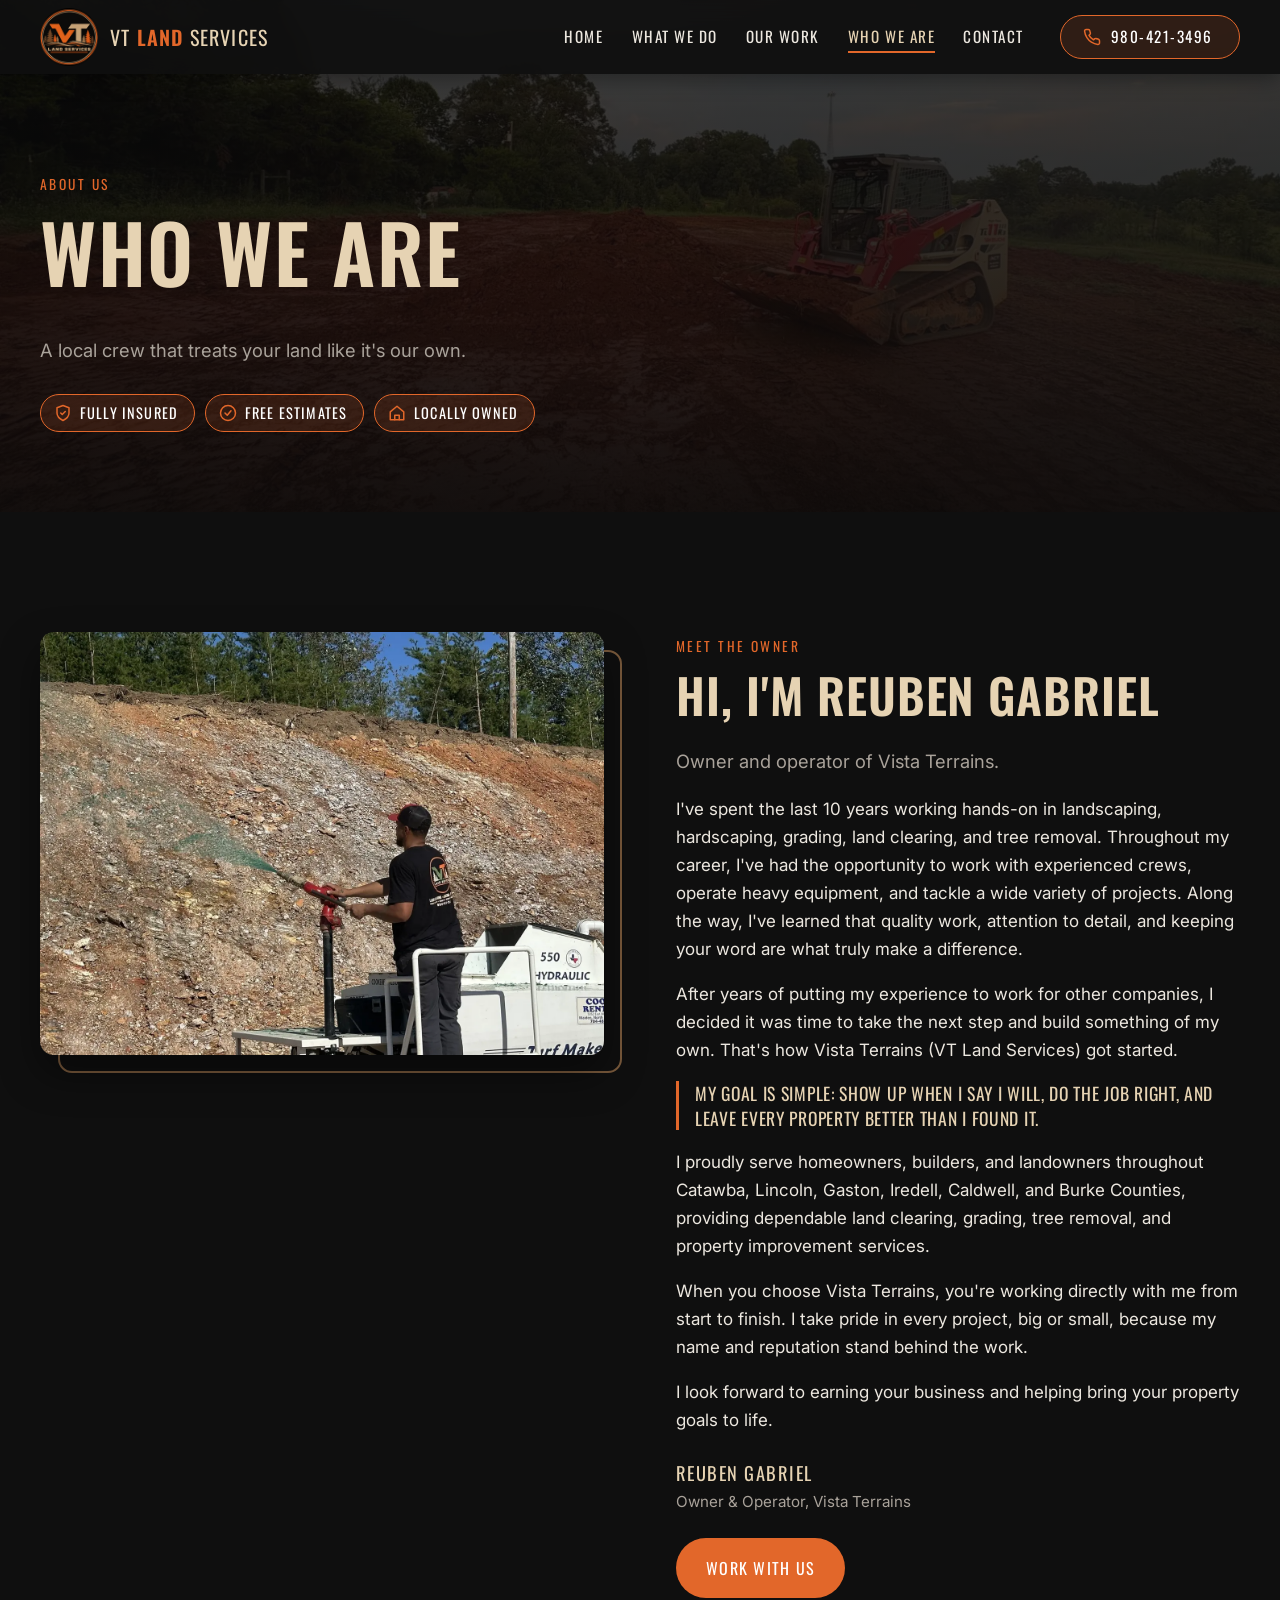
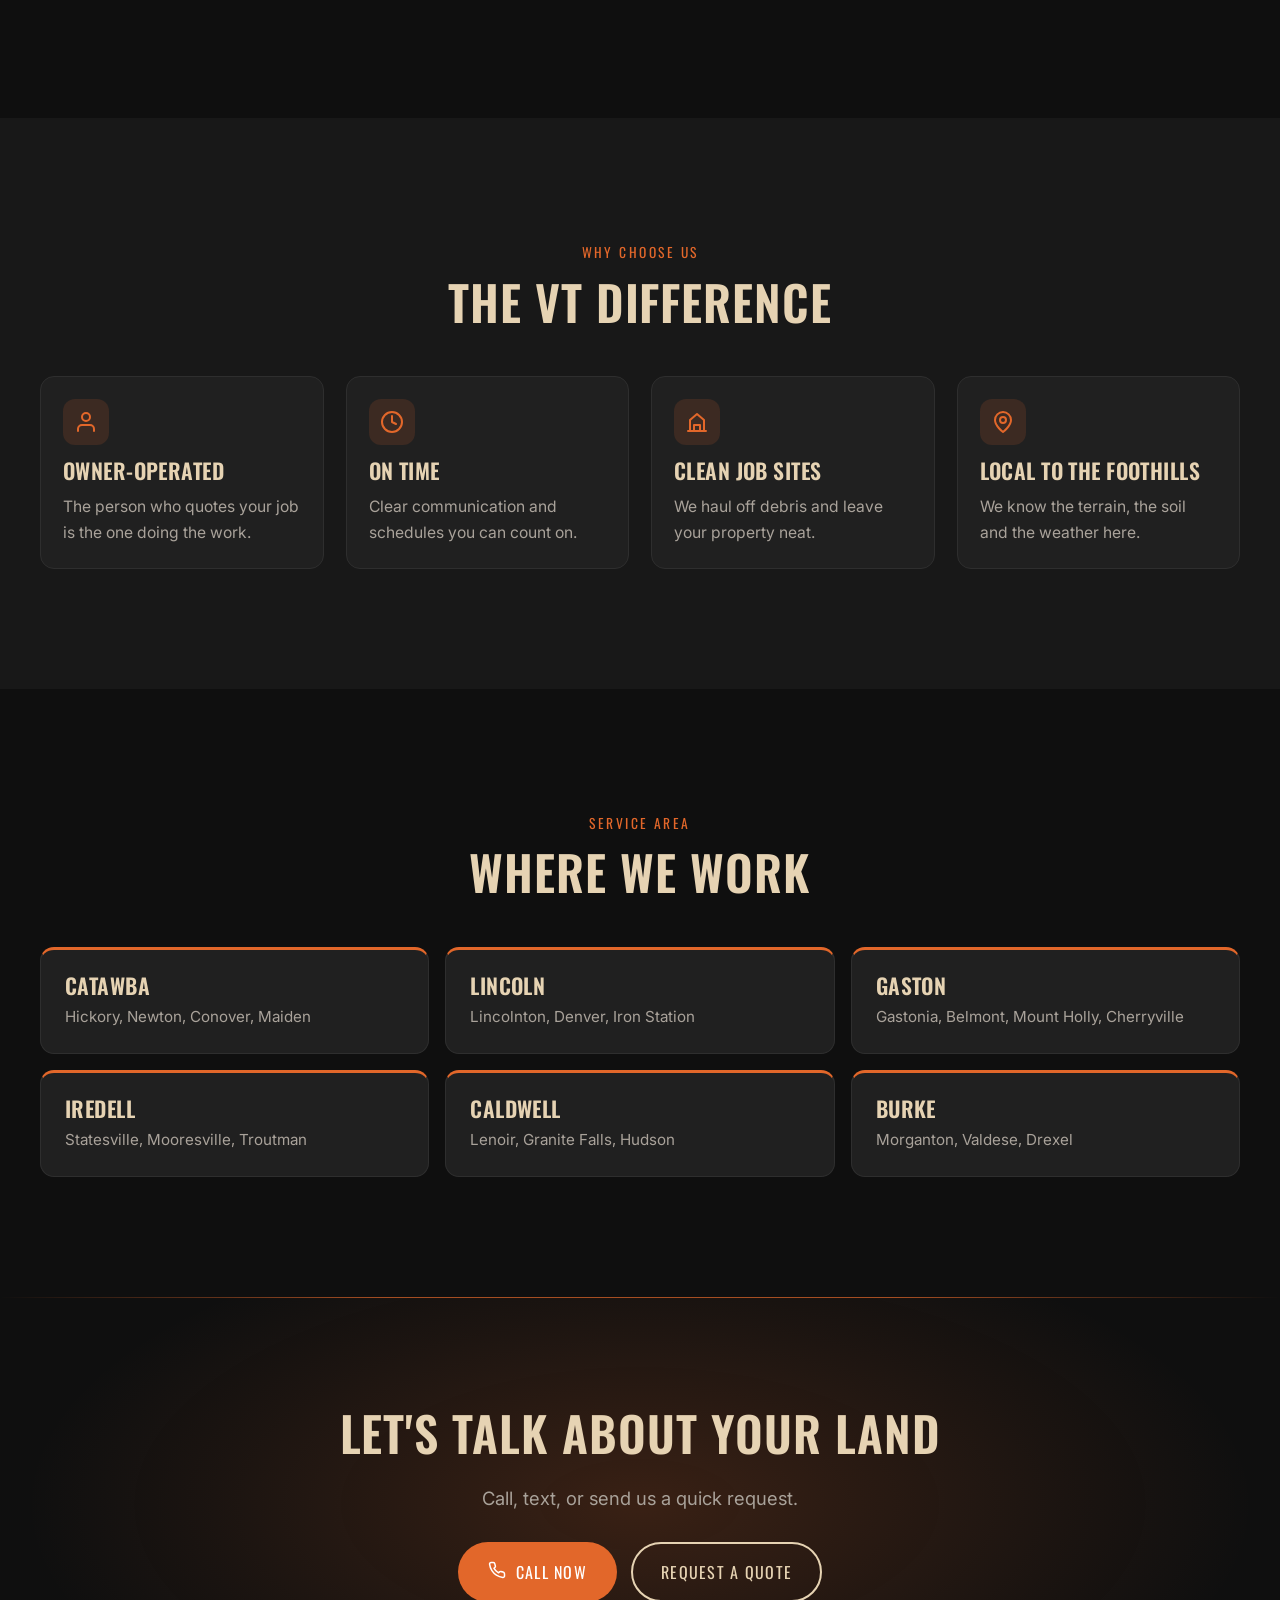
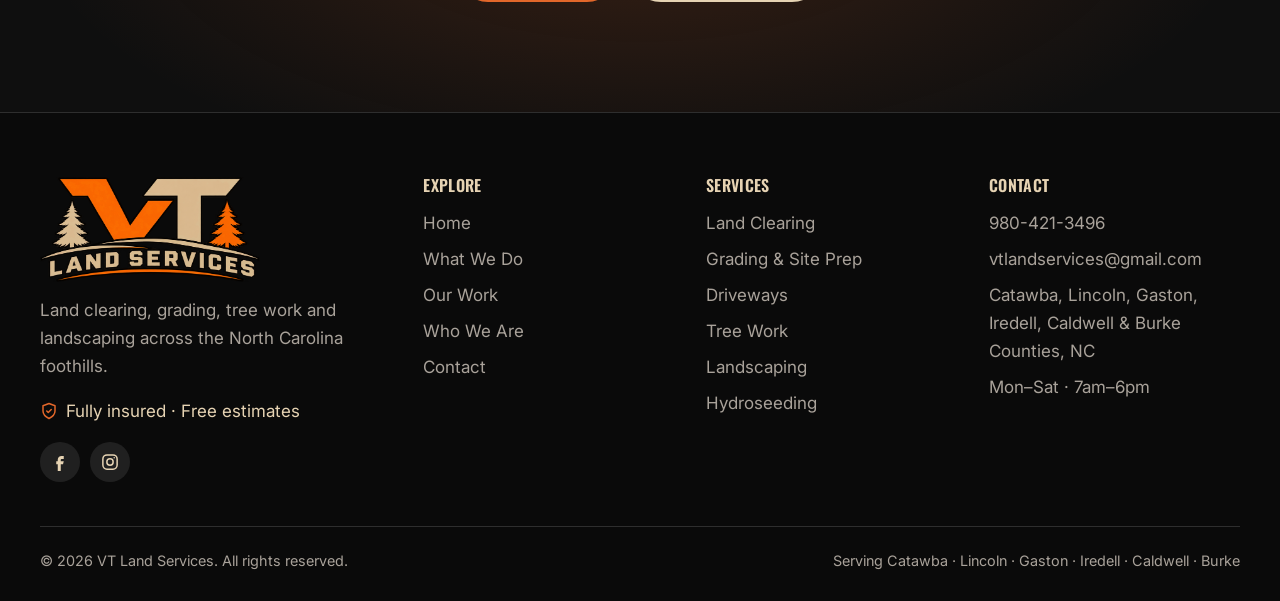
==== about.html @ 9642f0c3 "Phone menu: roomier links with dividers; email, hours, insured line and socials at the bottom Co-Aut" ====
<!doctype html>
<html lang="en">
<head>
  <meta charset="utf-8">
  <meta name="viewport" content="width=device-width, initial-scale=1">
  <title>Who We Are | VT Land Services</title>
  <meta name="description" content="Meet VT Land Services, a locally owned land clearing, grading and tree work company serving Catawba, Lincoln, Gaston, Iredell, Caldwell and Burke Counties, NC.">
  <meta name="theme-color" content="#0f0f0f">
  <link rel="icon" href="images/favicon.png">
  <link rel="apple-touch-icon" href="images/apple-touch-icon.png">
  <link rel="preconnect" href="https://fonts.googleapis.com">
  <link rel="preconnect" href="https://fonts.gstatic.com" crossorigin>
  <link href="https://fonts.googleapis.com/css2?family=Inter:wght@400;500;600&family=Oswald:wght@500;600&display=swap" rel="stylesheet">
  <link rel="stylesheet" href="css/styles.css?v=20261027223724">
</head>
<body data-page="about">

  <section class="page-hero">
    <div class="container">
      <span class="eyebrow">About Us</span>
      <h1>Who We Are</h1>
      <p>A local crew that treats your land like it's our own.</p>
      <div class="trust" data-trust></div>
    </div>
  </section>

  <section class="section">
    <div class="container">
      <div class="split story reveal">
        <div class="split-media"><img src="images/jobs/hydroseeding-01.webp" alt="VT Land Services hydroseeding a slope" loading="lazy"></div>
        <div>
          <span class="eyebrow">Meet the Owner</span>
          <h2>Hi, I'm Reuben Gabriel</h2>
          <p class="lead">Owner and operator of Vista Terrains.</p>
          <p>I've spent the last 10 years working hands-on in landscaping, hardscaping, grading, land clearing, and tree removal. Throughout my career, I've had the opportunity to work with experienced crews, operate heavy equipment, and tackle a wide variety of projects. Along the way, I've learned that quality work, attention to detail, and keeping your word are what truly make a difference.</p>
          <p>After years of putting my experience to work for other companies, I decided it was time to take the next step and build something of my own. That's how Vista Terrains (VT Land Services) got started.</p>
          <p class="story-goal">My goal is simple: show up when I say I will, do the job right, and leave every property better than I found it.</p>
          <p>I proudly serve homeowners, builders, and landowners throughout Catawba, Lincoln, Gaston, Iredell, Caldwell, and Burke Counties, providing dependable land clearing, grading, tree removal, and property improvement services.</p>
          <p>When you choose Vista Terrains, you're working directly with me from start to finish. I take pride in every project, big or small, because my name and reputation stand behind the work.</p>
          <p>I look forward to earning your business and helping bring your property goals to life.</p>
          <p class="signature">Reuben Gabriel<small>Owner &amp; Operator, Vista Terrains</small></p>
          <a class="btn btn-primary" href="/contact#quote">Work With Us</a>
        </div>
      </div>
    </div>
  </section>

  <section class="section alt">
    <div class="container">
      <div class="section-head center reveal">
        <span class="eyebrow">Why Choose Us</span>
        <h2>The VT Difference</h2>
      </div>
      <div class="cards">
        <div class="card reveal"><div class="card-body">
          <div class="icon"><svg viewBox="0 0 24 24" fill="none" stroke="currentColor" stroke-width="2" stroke-linecap="round" stroke-linejoin="round"><path d="M20 21v-2a4 4 0 0 0-4-4H8a4 4 0 0 0-4 4v2"/><circle cx="12" cy="7" r="4"/></svg></div>
          <h3>Owner-Operated</h3><p>The person who quotes your job is the one doing the work.</p>
        </div></div>
        <div class="card reveal"><div class="card-body">
          <div class="icon"><svg viewBox="0 0 24 24" fill="none" stroke="currentColor" stroke-width="2" stroke-linecap="round" stroke-linejoin="round"><circle cx="12" cy="12" r="10"/><path d="M12 6v6l4 2"/></svg></div>
          <h3>On Time</h3><p>Clear communication and schedules you can count on.</p>
        </div></div>
        <div class="card reveal"><div class="card-body">
          <div class="icon"><svg viewBox="0 0 24 24" fill="none" stroke="currentColor" stroke-width="2" stroke-linecap="round" stroke-linejoin="round"><path d="M3 21h18M5 21V10l7-6 7 6v11"/><path d="M9 21v-6h6v6"/></svg></div>
          <h3>Clean Job Sites</h3><p>We haul off debris and leave your property neat.</p>
        </div></div>
        <div class="card reveal"><div class="card-body">
          <div class="icon"><svg viewBox="0 0 24 24" fill="none" stroke="currentColor" stroke-width="2" stroke-linecap="round" stroke-linejoin="round"><path d="M12 22s8-6 8-12a8 8 0 0 0-16 0c0 6 8 12 8 12z"/><circle cx="12" cy="10" r="3"/></svg></div>
          <h3>Local to the Foothills</h3><p>We know the terrain, the soil and the weather here.</p>
        </div></div>
      </div>
    </div>
  </section>

  <section class="section">
    <div class="container">
      <div class="section-head center reveal">
        <span class="eyebrow">Service Area</span>
        <h2>Where We Work</h2>
      </div>
      <div class="counties">
        <div class="county reveal"><h3>Catawba</h3><p>Hickory, Newton, Conover, Maiden</p></div>
        <div class="county reveal"><h3>Lincoln</h3><p>Lincolnton, Denver, Iron Station</p></div>
        <div class="county reveal"><h3>Gaston</h3><p>Gastonia, Belmont, Mount Holly, Cherryville</p></div>
        <div class="county reveal"><h3>Iredell</h3><p>Statesville, Mooresville, Troutman</p></div>
        <div class="county reveal"><h3>Caldwell</h3><p>Lenoir, Granite Falls, Hudson</p></div>
        <div class="county reveal"><h3>Burke</h3><p>Morganton, Valdese, Drexel</p></div>
      </div>
    </div>
  </section>

  <section class="cta-band">
    <div class="container">
      <h2>Let's Talk About Your Land</h2>
      <p>Call, text, or send us a quick request.</p>
      <div class="hero-actions">
        <a class="btn btn-primary" data-phone data-keep="1"><span data-icon="phone"></span> Call Now</a>
        <a class="btn btn-ghost" href="/contact#quote">Request a Quote</a>
      </div>
    </div>
  </section>

  <script src="js/site-config.js?v=20261027223724"></script>
  <script src="js/photos.js?v=20261027223724"></script>
  <script src="js/main.js?v=20261027223724"></script>
  <!-- Cloudflare Web Analytics (visit counts, no cookies) --><script type="module" src="https://static.cloudflareinsights.com/beacon.min.js" data-cf-beacon='{"token": "2bb75b8066c6432eb660214ab475fbf8"}'></script>
</body>
</html>
---- css/styles.css ----
/* =========================================================
   VT Land Services — main stylesheet
   Colors pulled from the logo. Change them here in one place.
   ========================================================= */
:root {
  --black: #0f0f0f;
  --charcoal: #181818;
  --panel: #202020;
  --line: #2e2e2e;
  --orange: #e2672a;
  --orange-dark: #c4531c;
  --tan: #e6d3b3;
  --brown: #7a5a3c;
  --text: #ece7df;
  --muted: #a9a29a;
  --radius: 14px;
  --max: 1200px;
  --head: "Oswald", "Arial Narrow", sans-serif;
  --body: "Inter", system-ui, -apple-system, sans-serif;
  --shadow: 0 18px 40px rgba(0, 0, 0, 0.45);
}

*, *::before, *::after { box-sizing: border-box; }
html { scroll-behavior: smooth; }
body {
  margin: 0;
  background: var(--black);
  color: var(--text);
  font-family: var(--body);
  font-size: 17px;
  line-height: 1.65;
  -webkit-font-smoothing: antialiased;
}
img { max-width: 100%; display: block; }
a { color: var(--orange); text-decoration: none; }
h1, h2, h3, h4 {
  font-family: var(--head);
  font-weight: 600;
  letter-spacing: 0.02em;
  text-transform: uppercase;
  line-height: 1.1;
  margin: 0 0 0.5em;
  color: var(--tan);
}
h1 { font-size: clamp(2.4rem, 7vw, 5rem); }
h2 { font-size: clamp(1.9rem, 4.5vw, 3rem); }
h3 { font-size: 1.35rem; }
p { margin: 0 0 1em; }

.container { width: min(var(--max), 100% - 32px); margin-inline: auto; }
.section { padding: clamp(64px, 10vw, 120px) 0; }
.section.alt { background: var(--charcoal); }
.eyebrow {
  display: inline-block;
  font-family: var(--head);
  text-transform: uppercase;
  letter-spacing: 0.18em;
  font-size: 0.85rem;
  color: var(--orange);
  margin-bottom: 12px;
}
.section-head { max-width: 720px; margin-bottom: 48px; }
.section-head.center { text-align: center; margin-inline: auto; }
.lead { font-size: 1.15rem; color: var(--muted); }

/* ---------- Buttons ---------- */
.btn {
  display: inline-flex; align-items: center; justify-content: center; gap: 10px;
  padding: 15px 28px;
  border-radius: 999px;
  font-family: var(--head);
  text-transform: uppercase;
  letter-spacing: 0.08em;
  font-size: 1rem;
  border: 2px solid transparent;
  cursor: pointer;
  transition: transform .2s ease, background .2s ease, border-color .2s ease, color .2s;
}
.btn:hover { transform: translateY(-2px); }
.btn-primary { background: var(--orange); color: #fff; }
.btn-primary:hover { background: var(--orange-dark); }
.btn-ghost { border-color: var(--tan); color: var(--tan); }
.btn-ghost:hover { background: var(--tan); color: var(--black); }
.btn svg { width: 18px; height: 18px; }

/* ---------- Header ---------- */
.site-header {
  position: fixed; inset: 0 0 auto 0; z-index: 50;
  transition: background .3s ease, padding .3s ease, box-shadow .3s;
  padding: 18px 0;
}
.site-header.scrolled, .site-header.solid {
  background: rgba(15, 15, 15, 0.94);
  backdrop-filter: blur(10px);
  padding: 8px 0;
  box-shadow: 0 4px 20px rgba(0,0,0,.4);
}
.nav { display: flex; align-items: center; justify-content: space-between; gap: 16px; }
.brand { display: flex; align-items: center; gap: 12px; color: var(--tan); }
.brand img { width: 58px; height: 58px; transition: width .3s, height .3s; }
.scrolled .brand img { width: 46px; height: 46px; }
.brand span { font-family: var(--head); font-size: 1.25rem; letter-spacing: .06em; text-transform: uppercase; }
.brand span b { color: var(--orange); font-weight: 600; }
.nav-links { display: flex; align-items: center; gap: 28px; list-style: none; margin: 0; padding: 0; }
.nav-links a {
  color: var(--text); font-family: var(--head); text-transform: uppercase;
  letter-spacing: .1em; font-size: .95rem; position: relative; padding: 6px 0;
}
.nav-links a::after {
  content: ""; position: absolute; left: 0; bottom: 0; height: 2px; width: 0;
  background: var(--orange); transition: width .25s;
}
.nav-links a:hover::after, .nav-links a.active::after { width: 100%; }
.nav-links a.active { color: var(--tan); }
.nav-cta { padding: 12px 26px; font-size: .9rem; letter-spacing: .06em; gap: 10px; line-height: 1; margin-left: 8px; }
.nav-links a.nav-cta { color: #fff; padding: 12px 26px 12px 22px; background: rgba(226,103,42,.14); border: 1.5px solid var(--orange); }
.nav-links a.nav-cta::after { display: none; }
.nav-links a.nav-cta:hover { background: var(--orange); }
.nav-links a.nav-cta svg { color: var(--orange); transition: color .2s; }
.nav-links a.nav-cta:hover svg { color: #fff; }
.nav-cta svg { flex: none; }
/* Phone-menu extras (email, hours, socials): hidden on desktop */
.nav-extra { display: none; }
.menu-toggle {
  display: none; background: none; border: 0; padding: 8px; cursor: pointer; color: var(--tan);
}
.menu-toggle span { display: block; width: 26px; height: 2px; background: currentColor; margin: 6px 0; transition: .3s; }
.menu-open .menu-toggle span:nth-child(1) { transform: translateY(8px) rotate(45deg); }
.menu-open .menu-toggle span:nth-child(2) { opacity: 0; }
.menu-open .menu-toggle span:nth-child(3) { transform: translateY(-8px) rotate(-45deg); }

/* ---------- Hero ---------- */
.hero {
  position: relative; min-height: 100svh; display: grid; align-items: center;
  background: url("../images/hero-grading.webp") 65% 60%/cover no-repeat;
  isolation: isolate;
}
.hero::before {
  content: ""; position: absolute; inset: 0; z-index: -1;
  background:
    linear-gradient(90deg, rgba(10,10,10,.85) 0%, rgba(10,10,10,.55) 55%, rgba(10,10,10,.25) 100%),
    linear-gradient(180deg, rgba(10,10,10,.4) 0%, rgba(10,10,10,0) 40%, rgba(10,10,10,.9) 100%);
}
.hero-inner { padding-top: 110px; padding-bottom: 80px; max-width: 820px; }
.hero h1 span { color: var(--orange); }
.hero p { font-size: clamp(1.05rem, 2.2vw, 1.3rem); color: var(--text); max-width: 620px; }
.hero-actions { display: flex; flex-wrap: wrap; gap: 14px; margin-top: 28px; }
/* Trust badges: Fully Insured / Free Estimates / Locally Owned (filled in by main.js) */
.trust { display: flex; flex-wrap: wrap; gap: 10px; margin-top: 28px; }
.trust span {
  display: inline-flex; align-items: center; gap: 8px; padding: 9px 16px 9px 13px; border-radius: 999px;
  background: rgba(226,103,42,.14); border: 1.5px solid var(--orange); color: #fff;
  font-family: var(--head); text-transform: uppercase; letter-spacing: .08em; font-size: .9rem; line-height: 1;
}
.trust svg { width: 18px; height: 18px; color: var(--orange); flex: none; }
.trust-lg { margin-top: 32px; }
.trust-lg span { padding: 12px 20px 12px 16px; font-size: 1.05rem; }
.trust-lg svg { width: 22px; height: 22px; }
.form-trust { display: flex; align-items: center; gap: 8px; color: var(--tan); font-size: .95rem; margin: -6px 0 18px; }
.form-trust svg { width: 18px; height: 18px; color: var(--orange); flex: none; }
.footer-trust { display: flex; align-items: center; gap: 8px; color: var(--tan); }
.footer-trust svg { width: 18px; height: 18px; color: var(--orange); flex: none; }

/* Page hero (inner pages) */
.page-hero {
  position: relative; padding: 170px 0 80px; isolation: isolate;
  background: url("../images/hero-grading.webp") center 62%/cover no-repeat;
}
.page-hero::before {
  content: ""; position: absolute; inset: 0; z-index: -1;
  background: linear-gradient(180deg, rgba(10,10,10,.75), rgba(10,10,10,.95));
}
/* Our Work: looping video behind the title, under the same dark overlay */
.page-hero.has-video { background: var(--black); overflow: hidden; }
.page-hero-video { position: absolute; inset: 0; width: 100%; height: 100%; object-fit: cover; object-position: center 60%; z-index: -2; }
.page-hero p { max-width: 640px; color: var(--muted); font-size: 1.15rem; }

/* ---------- Service cards ---------- */
.cards { display: grid; grid-template-columns: repeat(auto-fit, minmax(250px, 1fr)); gap: 22px; }
.card {
  background: var(--panel); border: 1px solid var(--line); border-radius: var(--radius);
  overflow: hidden; transition: transform .25s, border-color .25s, box-shadow .25s;
  display: flex; flex-direction: column;
}
.card:hover { transform: translateY(-6px); border-color: var(--orange); box-shadow: var(--shadow); }
.card-img { aspect-ratio: 4/3; overflow: hidden; }
.card-img img { width: 100%; height: 100%; object-fit: cover; transition: transform .5s; }
.card:hover .card-img img { transform: scale(1.06); }
.card-body { padding: 22px; flex: 1; }
.card-body p { color: var(--muted); margin: 0; font-size: .98rem; }
.card .icon {
  width: 46px; height: 46px; border-radius: 12px; display: grid; place-items: center;
  background: rgba(226,103,42,.14); color: var(--orange); margin-bottom: 14px;
}
.card .icon svg { width: 24px; height: 24px; }
/* Home "What We Do": info cards (not links), orange top edge, centered */
.cards.feature .card { border-top: 2px solid var(--orange); box-shadow: var(--shadow); text-align: center; }
.cards.feature .card:hover { transform: none; border-color: var(--line); border-top-color: var(--orange); }
.cards.feature .card-body { padding: 30px 22px 28px; }
.cards.feature .icon { width: 52px; height: 52px; margin: 0 auto 16px; }
.cards.feature .icon svg { width: 26px; height: 26px; }

.services-grid { grid-template-columns: repeat(auto-fit, minmax(300px, 1fr)); }
.service-card .ticks { margin-bottom: 0; }
.service-card .ticks li { color: var(--muted); font-size: .97rem; }
.service-card { scroll-margin-top: 100px; }

/* ---------- Split rows (services page / about) ---------- */
.split { display: grid; grid-template-columns: 1fr 1fr; gap: clamp(28px, 6vw, 72px); align-items: center; }
.split + .split { margin-top: clamp(60px, 9vw, 110px); }
.split.reverse .split-media { order: 2; }
.split-media { position: relative; }
/* Who We Are: owner story */
.split.story { align-items: start; }
.split.story .split-media { position: sticky; top: 110px; }
.story-goal { border-left: 3px solid var(--orange); padding-left: 16px; color: var(--tan); font-family: var(--head); text-transform: uppercase; letter-spacing: .04em; font-size: 1.1rem; line-height: 1.4; }
.signature { font-family: var(--head); text-transform: uppercase; letter-spacing: .08em; font-size: 1.15rem; color: var(--tan); margin: 24px 0; }
.signature small { display: block; font-family: var(--body); text-transform: none; letter-spacing: 0; font-size: .95rem; color: var(--muted); }
.split-media img { border-radius: var(--radius); box-shadow: var(--shadow); aspect-ratio: 4/3; object-fit: cover; width: 100%; }
.split-media::after {
  content: ""; position: absolute; inset: 18px -18px -18px 18px; border: 2px solid var(--brown);
  border-radius: var(--radius); z-index: -1;
}
.split.reverse .split-media::after { inset: 18px 18px -18px -18px; }
.ticks { list-style: none; padding: 0; margin: 18px 0 26px; display: grid; gap: 10px; }
.ticks li { padding-left: 30px; position: relative; color: var(--text); }
.ticks li::before {
  content: ""; position: absolute; left: 0; top: .5em; width: 14px; height: 14px; border-radius: 3px;
  background: var(--orange); transform: rotate(45deg) scale(.7);
}

/* ---------- Gallery ---------- */
.filters { display: flex; flex-wrap: wrap; gap: 10px; margin-bottom: 28px; }
.filter {
  background: transparent; color: var(--text); border: 1px solid var(--line);
  padding: 9px 18px; border-radius: 999px; cursor: pointer; font-family: var(--head);
  text-transform: uppercase; letter-spacing: .08em; font-size: .9rem; transition: .2s;
}
.filter:hover { border-color: var(--orange); }
.filter.active { background: var(--orange); border-color: var(--orange); color: #fff; }
.gallery { display: grid; grid-template-columns: repeat(auto-fill, minmax(280px, 1fr)); gap: 16px; }
.gallery figure {
  margin: 0; position: relative; overflow: hidden; border-radius: 12px; cursor: zoom-in;
  aspect-ratio: 4/3; background: var(--panel);
}
.gallery img { width: 100%; height: 100%; object-fit: cover; transition: transform .5s; }
.gallery figure:hover img { transform: scale(1.07); }
.gallery figcaption {
  position: absolute; inset: auto 0 0 0; padding: 30px 16px 14px;
  background: linear-gradient(transparent, rgba(0,0,0,.85));
  font-family: var(--head); text-transform: uppercase; letter-spacing: .08em; color: var(--tan); font-size: .95rem;
}

/* Home carousel */
.carousel { position: relative; }
.carousel-track {
  display: flex; gap: 16px; overflow-x: auto; scroll-snap-type: x mandatory;
  scroll-behavior: smooth; padding-bottom: 6px; scrollbar-width: none;
}
.carousel-track::-webkit-scrollbar { display: none; }
.carousel-track figure {
  flex: 0 0 min(440px, 82%); scroll-snap-align: start; margin: 0; position: relative;
  border-radius: 12px; overflow: hidden; aspect-ratio: 4/3; cursor: zoom-in;
}
.carousel-track img { width: 100%; height: 100%; object-fit: cover; }
.carousel-track figcaption {
  position: absolute; left: 0; right: 0; bottom: 0; padding: 30px 16px 14px;
  background: linear-gradient(transparent, rgba(0,0,0,.85));
  font-family: var(--head); text-transform: uppercase; letter-spacing: .08em; color: var(--tan);
}
.carousel-btns { display: flex; gap: 10px; }
.carousel-btn {
  width: 48px; height: 48px; border-radius: 50%; border: 1px solid var(--line); background: var(--panel);
  color: var(--tan); cursor: pointer; font-size: 1.2rem; transition: .2s;
}
.carousel-btn:hover { background: var(--orange); border-color: var(--orange); color: #fff; }
.row-head { display: flex; justify-content: space-between; align-items: end; gap: 20px; margin-bottom: 32px; flex-wrap: wrap; }
.row-head .section-head { margin-bottom: 0; }

/* Lightbox */
.lightbox {
  position: fixed; inset: 0; z-index: 100; background: rgba(0,0,0,.94);
  display: none; align-items: center; justify-content: center; padding: 20px;
}
.lightbox.open { display: flex; }
.lightbox img { max-height: 82vh; max-width: min(1200px, 100%); border-radius: 10px; }
.lightbox p { position: absolute; bottom: 22px; left: 0; right: 0; text-align: center; color: var(--tan); font-family: var(--head); text-transform: uppercase; letter-spacing: .1em; }
.lb-btn {
  position: absolute; background: rgba(255,255,255,.08); border: 0; color: #fff; width: 52px; height: 52px;
  border-radius: 50%; font-size: 1.5rem; cursor: pointer;
}
.lb-btn:hover { background: var(--orange); }
.lb-close { top: 18px; right: 18px; }
.lb-prev { left: 18px; top: 50%; transform: translateY(-50%); }
.lb-next { right: 18px; top: 50%; transform: translateY(-50%); }

/* Before / after slider */
.ba {
  position: relative; aspect-ratio: 16/10; border-radius: var(--radius); overflow: hidden;
  box-shadow: var(--shadow); user-select: none; touch-action: pan-y; max-width: 1000px; margin-inline: auto;
}
.ba img { position: absolute; inset: 0; width: 100%; height: 100%; object-fit: cover; }
.ba .ba-after { clip-path: inset(0 0 0 50%); }
.ba-handle {
  position: absolute; top: 0; bottom: 0; left: 50%; width: 3px; background: var(--tan); transform: translateX(-50%);
  pointer-events: none;
}
.ba-handle::after {
  content: "◀ ▶"; position: absolute; top: 50%; left: 50%; transform: translate(-50%, -50%);
  background: var(--orange); color: #fff; font-size: .75rem; padding: 12px 10px; border-radius: 999px; white-space: nowrap;
}
.ba-label {
  position: absolute; top: 16px; padding: 6px 14px; background: rgba(0,0,0,.7); border-radius: 999px;
  font-family: var(--head); text-transform: uppercase; letter-spacing: .1em; font-size: .85rem; color: var(--tan);
}
.ba-label.l { left: 16px; } .ba-label.r { right: 16px; }
.ba input[type=range] { position: absolute; inset: 0; width: 100%; height: 100%; opacity: 0; cursor: ew-resize; margin: 0; }

/* ---------- Service area ---------- */
.counties { display: grid; grid-template-columns: repeat(3, 1fr); gap: 16px; }
.county {
  background: var(--panel); border: 1px solid var(--line); border-radius: var(--radius); padding: 24px;
  border-top: 3px solid var(--orange);
}
.county h3 { margin-bottom: 6px; }
.county p { color: var(--muted); margin: 0; font-size: .95rem; }

/* ---------- Testimonials ---------- */
.quotes { display: grid; grid-template-columns: repeat(auto-fit, minmax(260px, 1fr)); gap: 22px; }
.quote { background: var(--panel); border-radius: var(--radius); padding: 28px; border: 1px solid var(--line); }
.quote .stars { color: var(--orange); letter-spacing: 3px; margin-bottom: 10px; }
.quote p { font-style: italic; color: var(--text); }
.quote cite { color: var(--muted); font-style: normal; font-size: .9rem; }

/* ---------- CTA band ---------- */
.cta-band {
  background: radial-gradient(ellipse 60% 85% at 50% 50%, rgba(226,103,42,.20), rgba(226,103,42,.06) 55%, transparent 80%), var(--black);
  color: var(--text); text-align: center;
  padding: clamp(64px, 9vw, 110px) 0; position: relative; overflow: hidden;
}
/* thin orange line across the top, fading out at both ends */
.cta-band::before {
  content: ""; position: absolute; top: 0; left: 0; right: 0; height: 1px;
  background: linear-gradient(90deg, transparent, var(--orange) 30%, var(--orange) 70%, transparent);
  opacity: .7;
}
.cta-band p { font-size: 1.15rem; color: var(--muted); }
.cta-band .hero-actions { justify-content: center; position: relative; }

/* ---------- Contact ---------- */
.contact-grid { display: grid; grid-template-columns: 1fr 1.3fr; gap: clamp(28px, 5vw, 60px); align-items: start; }
.contact-cards { display: grid; gap: 14px; }
.contact-card {
  display: flex; gap: 16px; align-items: center; background: var(--panel); border: 1px solid var(--line);
  border-radius: var(--radius); padding: 20px; color: var(--text); transition: .2s;
}
a.contact-card:hover { border-color: var(--orange); transform: translateX(4px); }
.contact-card .icon {
  flex: none; width: 50px; height: 50px; border-radius: 12px; display: grid; place-items: center;
  background: var(--orange); color: #fff;
}
.contact-card .icon svg { width: 24px; height: 24px; }
.contact-card small { display: block; color: var(--muted); font-size: .85rem; text-transform: uppercase; letter-spacing: .1em; }
.contact-card strong { font-size: 1.1rem; word-break: break-word; }

.form { background: var(--panel); border: 1px solid var(--line); border-radius: var(--radius); padding: clamp(22px, 4vw, 40px); }
.form-row { display: grid; grid-template-columns: 1fr 1fr; gap: 16px; }
.field { margin-bottom: 16px; }
.field label { display: block; font-size: .85rem; text-transform: uppercase; letter-spacing: .1em; color: var(--muted); margin-bottom: 6px; }
.field input, .field select, .field textarea {
  width: 100%; padding: 14px 16px; background: var(--black); border: 1px solid var(--line);
  border-radius: 10px; color: var(--text); font: inherit; font-size: 16px; transition: border-color .2s;
}
.field textarea { min-height: 140px; resize: vertical; }
.field input:focus, .field select:focus, .field textarea:focus { outline: none; border-color: var(--orange); }
.form .btn { width: 100%; }
.form-status { margin-top: 14px; font-size: .95rem; min-height: 1.4em; }
.form-status.ok { color: #8fd18f; }
.form-status.err { color: #ff8f7a; }
.hp { position: absolute; left: -9999px; }

/* ---------- Footer ---------- */
.site-footer { background: #0a0a0a; border-top: 1px solid var(--line); padding: 64px 0 28px; color: var(--muted); }
.footer-grid { display: grid; grid-template-columns: 1.4fr 1fr 1fr 1fr; gap: 32px; }
.site-footer h4 { font-size: 1rem; color: var(--tan); margin-bottom: 14px; }
.site-footer ul { list-style: none; padding: 0; margin: 0; display: grid; gap: 8px; }
.site-footer a { color: var(--muted); }
.site-footer a:hover { color: var(--orange); }
.footer-brand img { width: 220px; margin-bottom: 14px; }
.footer-bottom { border-top: 1px solid var(--line); margin-top: 44px; padding-top: 22px; display: flex; justify-content: space-between; flex-wrap: wrap; gap: 10px; font-size: .9rem; }
.social { display: flex; gap: 10px; margin-top: 14px; }
.social a { width: 40px; height: 40px; border-radius: 50%; display: grid; place-items: center; background: var(--panel); color: var(--tan); }
.social a:hover { background: var(--orange); color: #fff; }
.social svg { width: 18px; height: 18px; }

/* Mobile sticky call bar */
.call-bar { display: none; }

/* ---------- Reveal animation ---------- */
.reveal { opacity: 0; transform: translateY(28px); transition: opacity .7s ease, transform .7s ease; }
.reveal.in { opacity: 1; transform: none; }
@media (prefers-reduced-motion: reduce) {
  .reveal { opacity: 1; transform: none; transition: none; }
  html { scroll-behavior: auto; }
}

/* =========================================================
   Responsive
   ========================================================= */
@media (max-width: 980px) {
  .footer-grid { grid-template-columns: 1fr 1fr; }
  .counties { grid-template-columns: repeat(2, 1fr); }
  .contact-grid { grid-template-columns: 1fr; }
}

@media (max-width: 860px) {
  .menu-toggle { display: block; }
  .nav-links {
    position: fixed; inset: 0 0 0 auto; width: min(320px, 85vw); flex-direction: column; align-items: flex-start;
    gap: 6px; padding: 100px 30px 30px; background: var(--charcoal); transform: translateX(100%);
    transition: transform .35s ease; box-shadow: -20px 0 40px rgba(0,0,0,.5);
  }
  .nav-links { gap: 0; padding-bottom: 96px; overflow-y: auto; }
  .nav-links a { font-size: 1.35rem; padding: 14px 0; }
  .nav-links > li > a:not(.nav-cta):not(.nav-extra-line) { display: inline-block; }
  .nav-links li { width: 100%; }
  .nav-links li:not(.nav-extra):not(:nth-last-child(2)) { border-bottom: 1px solid var(--line); }
  .nav-links .nav-cta { margin-top: 26px; margin-left: 0; width: 100%; padding-top: 15px; padding-bottom: 15px; font-size: 1rem; }
  .nav-extra { display: flex; flex-direction: column; gap: 12px; margin-top: auto; padding-top: 24px; border-top: 1px solid var(--line); }
  .nav-links .nav-extra-line { display: flex; align-items: center; gap: 10px; margin: 0; padding: 0; font-family: var(--body); text-transform: none; letter-spacing: 0; font-size: .95rem; color: var(--muted); }
  .nav-extra-line svg { width: 18px; height: 18px; color: var(--orange); flex: none; }
  .nav-links .nav-extra-line::after { display: none; }
  .nav-extra .social { margin-top: 4px; }
  .nav-links .nav-extra .social a { padding: 0; font-size: 1rem; }
  .nav-links .nav-extra .social a::after { display: none; }
  .menu-open .nav-links { transform: none; }
  .nav-links { height: 100vh; height: 100dvh; }
  .menu-open .site-header { backdrop-filter: none; -webkit-backdrop-filter: none; background: rgba(15,15,15,.6); bottom: 0; }
  .menu-toggle { position: relative; z-index: 2; }
  .split, .split.reverse { grid-template-columns: 1fr; }
  .split.reverse .split-media { order: 0; }
  .split-media::after { display: none; }
  .split.story .split-media { position: relative; top: 0; }
}

@media (max-width: 640px) {
  body { font-size: 16px; padding-bottom: 64px; }
  .brand span { font-size: 1.05rem; }
  .brand img { width: 48px; height: 48px; }
  .hero-actions .btn { flex: 1 1 100%; }
  .trust { gap: 8px; margin-top: 22px; }
  .trust span, .trust-lg span { padding: 8px 12px 8px 10px; font-size: .8rem; gap: 6px; }
  .trust svg, .trust-lg svg { width: 16px; height: 16px; }
  .form-row { grid-template-columns: 1fr; gap: 0; }
  .counties { grid-template-columns: 1fr; }
  .footer-grid { grid-template-columns: 1fr; }
  .call-bar {
    display: grid; grid-template-columns: 1fr 1fr; position: fixed; left: 0; right: 0; bottom: 0; z-index: 60;
    box-shadow: 0 -6px 20px rgba(0,0,0,.5);
  }
  .call-bar a {
    display: flex; align-items: center; justify-content: center; gap: 8px; padding: 18px 10px;
    font-family: var(--head); text-transform: uppercase; letter-spacing: .08em; color: #fff;
  }
  .call-bar a:first-child { background: var(--orange); }
  .call-bar a:last-child { background: var(--charcoal); color: var(--tan); }
  .call-bar svg { width: 18px; height: 18px; }
  .lb-prev, .lb-next { top: auto; bottom: 70px; transform: none; }
}
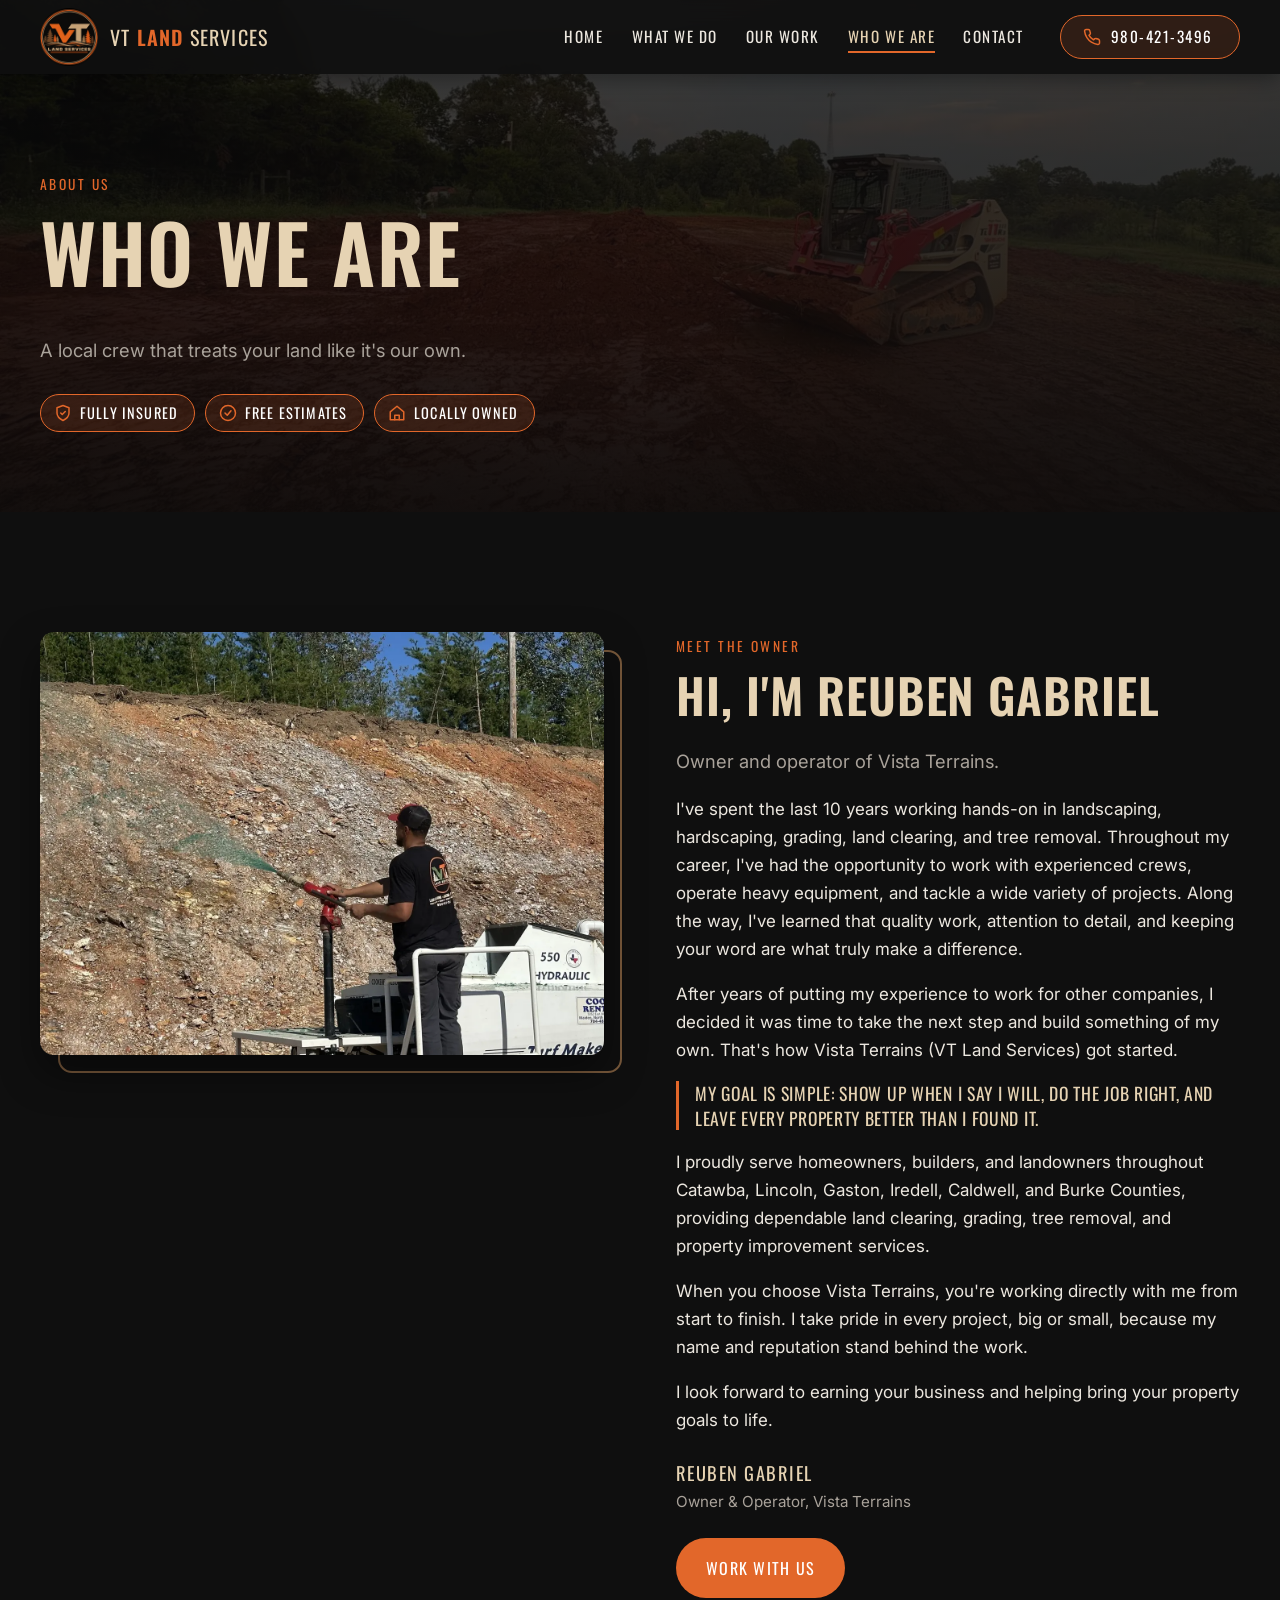
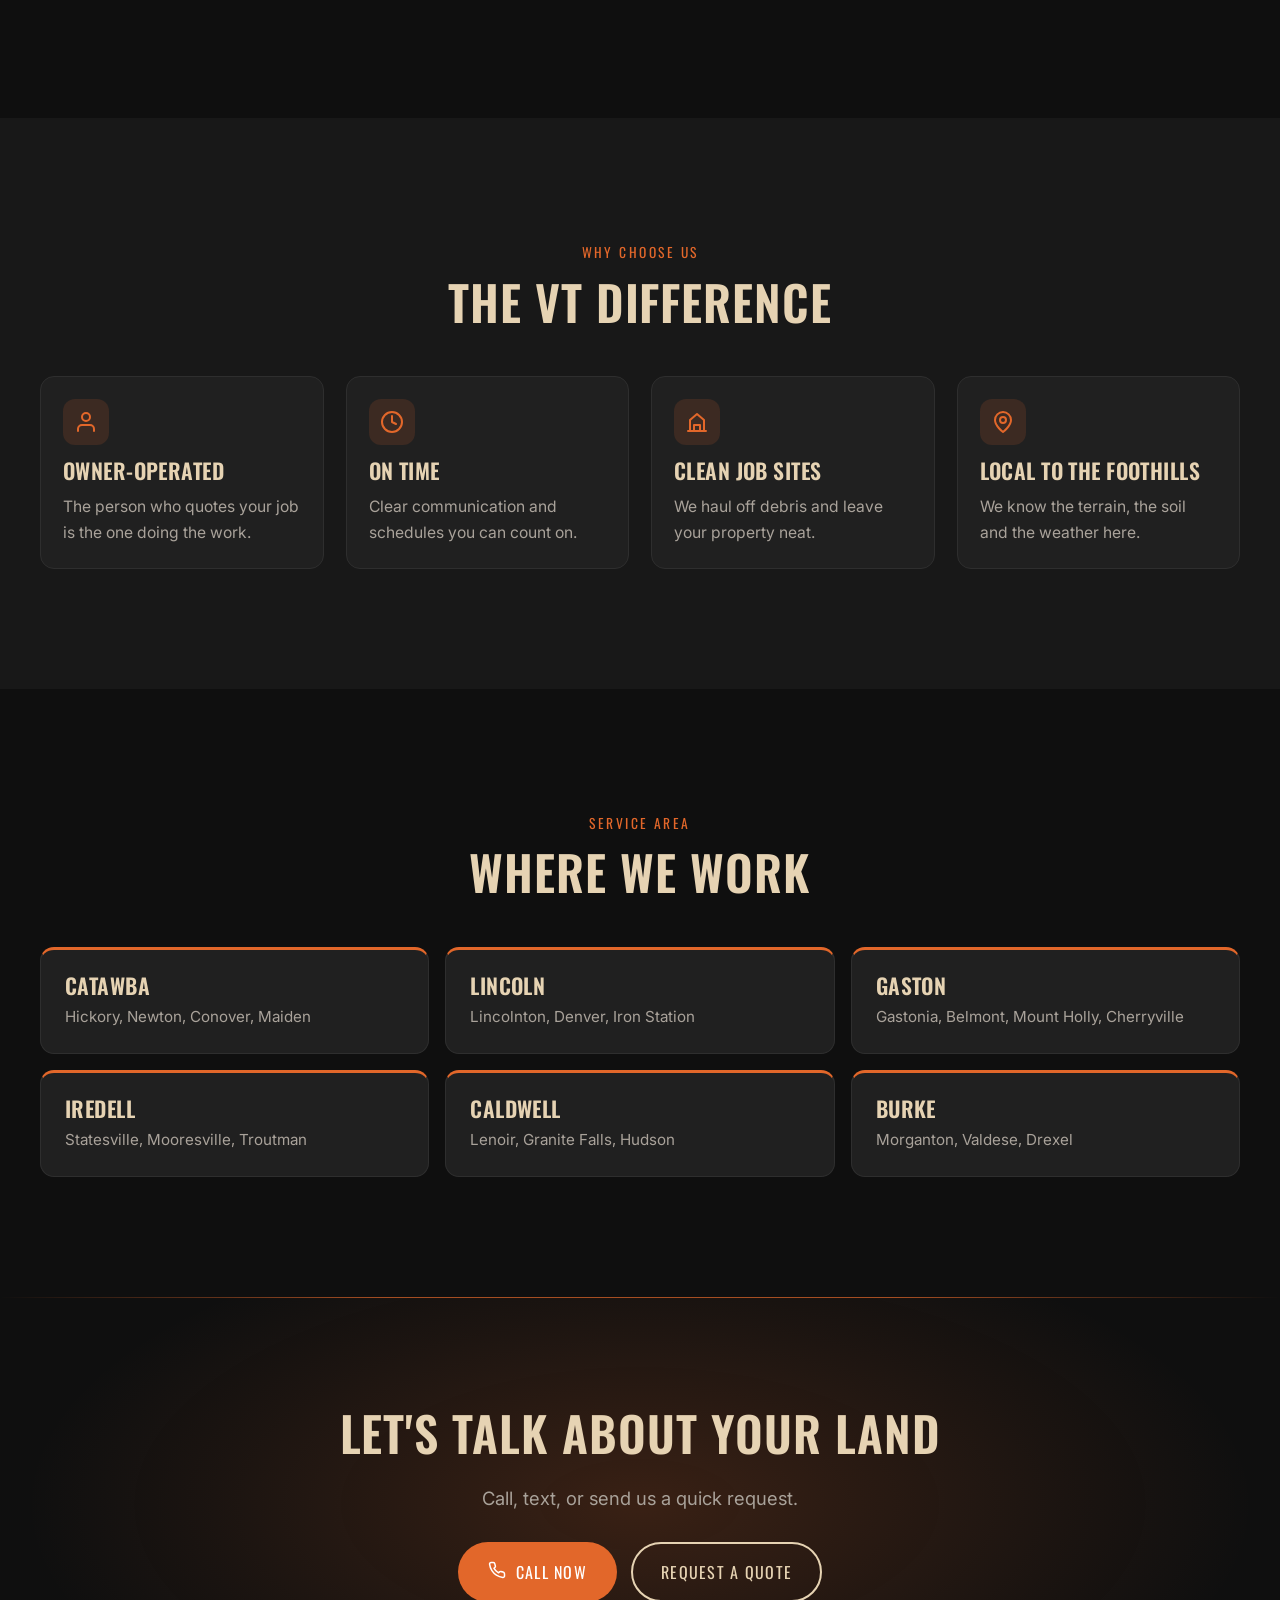
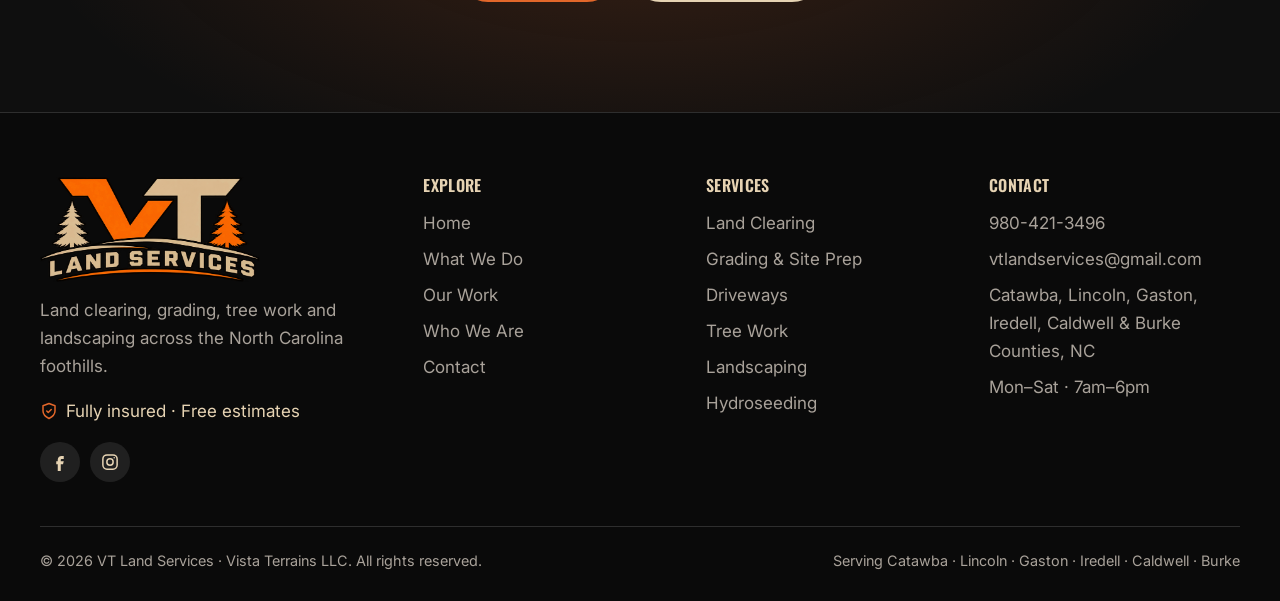
==== commit 48f0b25b: "SEO: add Vista Terrains LLC to titles, descriptions, footer and business data Co-Authored-By: Claude" ====
--- a/about.html
+++ b/about.html
@@ -3,15 +3,16 @@
 <head>
   <meta charset="utf-8">
   <meta name="viewport" content="width=device-width, initial-scale=1">
-  <title>Who We Are | VT Land Services</title>
-  <meta name="description" content="Meet VT Land Services, a locally owned land clearing, grading and tree work company serving Catawba, Lincoln, Gaston, Iredell, Caldwell and Burke Counties, NC.">
+  <title>Who We Are | VT Land Services (Vista Terrains LLC)</title>
+  <meta name="description" content="Meet VT Land Services (Vista Terrains LLC), a locally owned land clearing, grading and tree work company serving Catawba, Lincoln, Gaston, Iredell, Caldwell and Burke Counties, NC.">
+  <link rel="canonical" href="https://vtlandservicesllc.com/about">
   <meta name="theme-color" content="#0f0f0f">
   <link rel="icon" href="images/favicon.png">
   <link rel="apple-touch-icon" href="images/apple-touch-icon.png">
   <link rel="preconnect" href="https://fonts.googleapis.com">
   <link rel="preconnect" href="https://fonts.gstatic.com" crossorigin>
   <link href="https://fonts.googleapis.com/css2?family=Inter:wght@400;500;600&family=Oswald:wght@500;600&display=swap" rel="stylesheet">
-  <link rel="stylesheet" href="css/styles.css?v=20261027223724">
+  <link rel="stylesheet" href="css/styles.css?v=20261029090656">
 </head>
 <body data-page="about">
 
@@ -100,9 +101,9 @@
     </div>
   </section>
 
-  <script src="js/site-config.js?v=20261027223724"></script>
-  <script src="js/photos.js?v=20261027223724"></script>
-  <script src="js/main.js?v=20261027223724"></script>
+  <script src="js/site-config.js?v=20261029090656"></script>
+  <script src="js/photos.js?v=20261029090656"></script>
+  <script src="js/main.js?v=20261029090656"></script>
   <!-- Cloudflare Web Analytics (visit counts, no cookies) --><script type="module" src="https://static.cloudflareinsights.com/beacon.min.js" data-cf-beacon='{"token": "2bb75b8066c6432eb660214ab475fbf8"}'></script>
 </body>
 </html>
--- a/css/styles.css
+++ b/css/styles.css
@@ -420,13 +420,14 @@
     gap: 6px; padding: 100px 30px 30px; background: var(--charcoal); transform: translateX(100%);
     transition: transform .35s ease; box-shadow: -20px 0 40px rgba(0,0,0,.5);
   }
-  .nav-links { gap: 0; padding-bottom: 96px; overflow-y: auto; }
-  .nav-links a { font-size: 1.35rem; padding: 14px 0; }
+  /* spacing scales with screen height so the menu fits without scrolling */
+  .nav-links { gap: 0; padding-top: clamp(72px, 12vh, 100px); padding-bottom: clamp(80px, 12vh, 96px); overflow-y: auto; overscroll-behavior: contain; }
+  .nav-links a { font-size: 1.35rem; padding: clamp(8px, 1.7vh, 14px) 0; }
   .nav-links > li > a:not(.nav-cta):not(.nav-extra-line) { display: inline-block; }
   .nav-links li { width: 100%; }
   .nav-links li:not(.nav-extra):not(:nth-last-child(2)) { border-bottom: 1px solid var(--line); }
-  .nav-links .nav-cta { margin-top: 26px; margin-left: 0; width: 100%; padding-top: 15px; padding-bottom: 15px; font-size: 1rem; }
-  .nav-extra { display: flex; flex-direction: column; gap: 12px; margin-top: auto; padding-top: 24px; border-top: 1px solid var(--line); }
+  .nav-links .nav-cta { margin-top: clamp(14px, 3vh, 26px); margin-left: 0; width: 100%; padding-top: 15px; padding-bottom: 15px; font-size: 1rem; }
+  .nav-extra { display: flex; flex-direction: column; gap: clamp(8px, 1.5vh, 12px); margin-top: auto; padding-top: clamp(14px, 3vh, 24px); border-top: 1px solid var(--line); }
   .nav-links .nav-extra-line { display: flex; align-items: center; gap: 10px; margin: 0; padding: 0; font-family: var(--body); text-transform: none; letter-spacing: 0; font-size: .95rem; color: var(--muted); }
   .nav-extra-line svg { width: 18px; height: 18px; color: var(--orange); flex: none; }
   .nav-links .nav-extra-line::after { display: none; }
@@ -434,6 +435,7 @@
   .nav-links .nav-extra .social a { padding: 0; font-size: 1rem; }
   .nav-links .nav-extra .social a::after { display: none; }
   .menu-open .nav-links { transform: none; }
+  html.menu-open, html.menu-open body { overflow: hidden; }
   .nav-links { height: 100vh; height: 100dvh; }
   .menu-open .site-header { backdrop-filter: none; -webkit-backdrop-filter: none; background: rgba(15,15,15,.6); bottom: 0; }
   .menu-toggle { position: relative; z-index: 2; }
@@ -443,6 +445,10 @@
   .split.story .split-media { position: relative; top: 0; }
 }
 
+/* short phones: keep the menu to links, call button, email and socials */
+@media (max-width: 860px) and (max-height: 700px) {
+  .nav-extra p.nav-extra-line { display: none; }
+}
 @media (max-width: 640px) {
   body { font-size: 16px; padding-bottom: 64px; }
   .brand span { font-size: 1.05rem; }
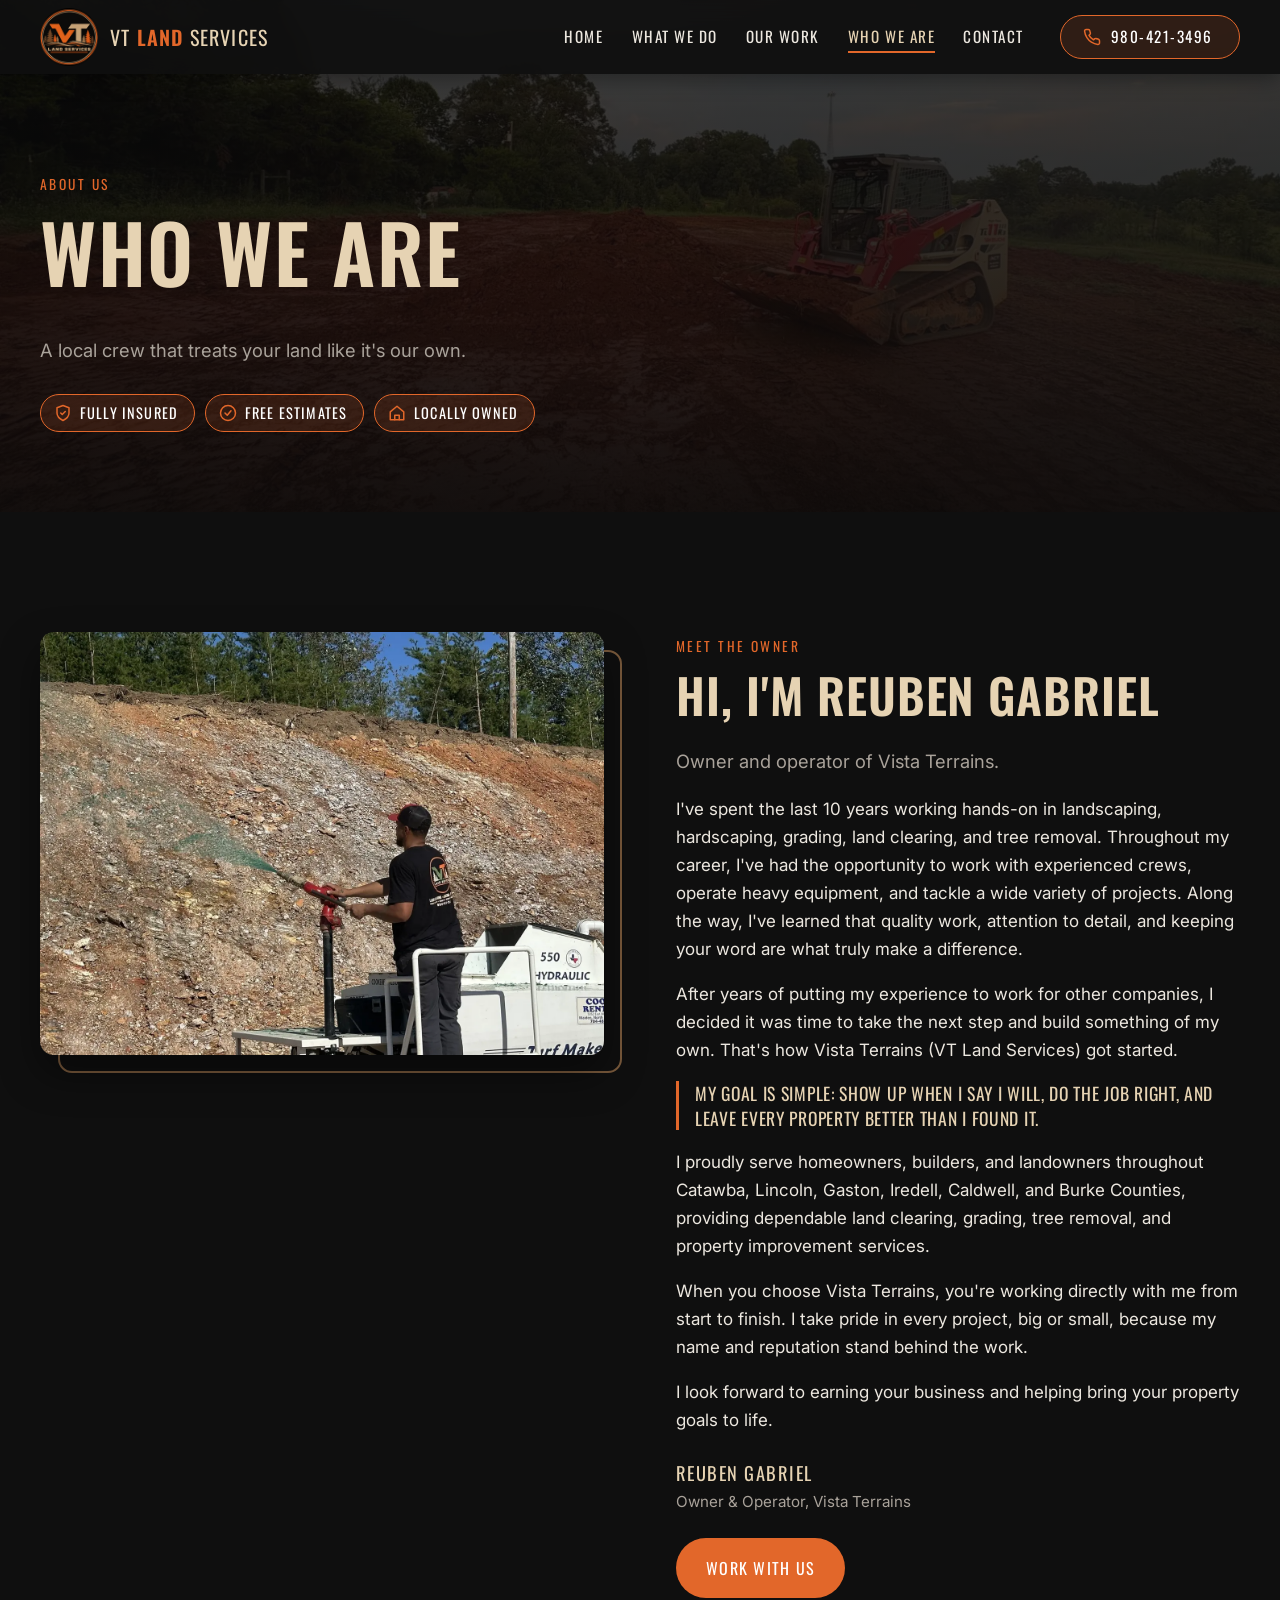
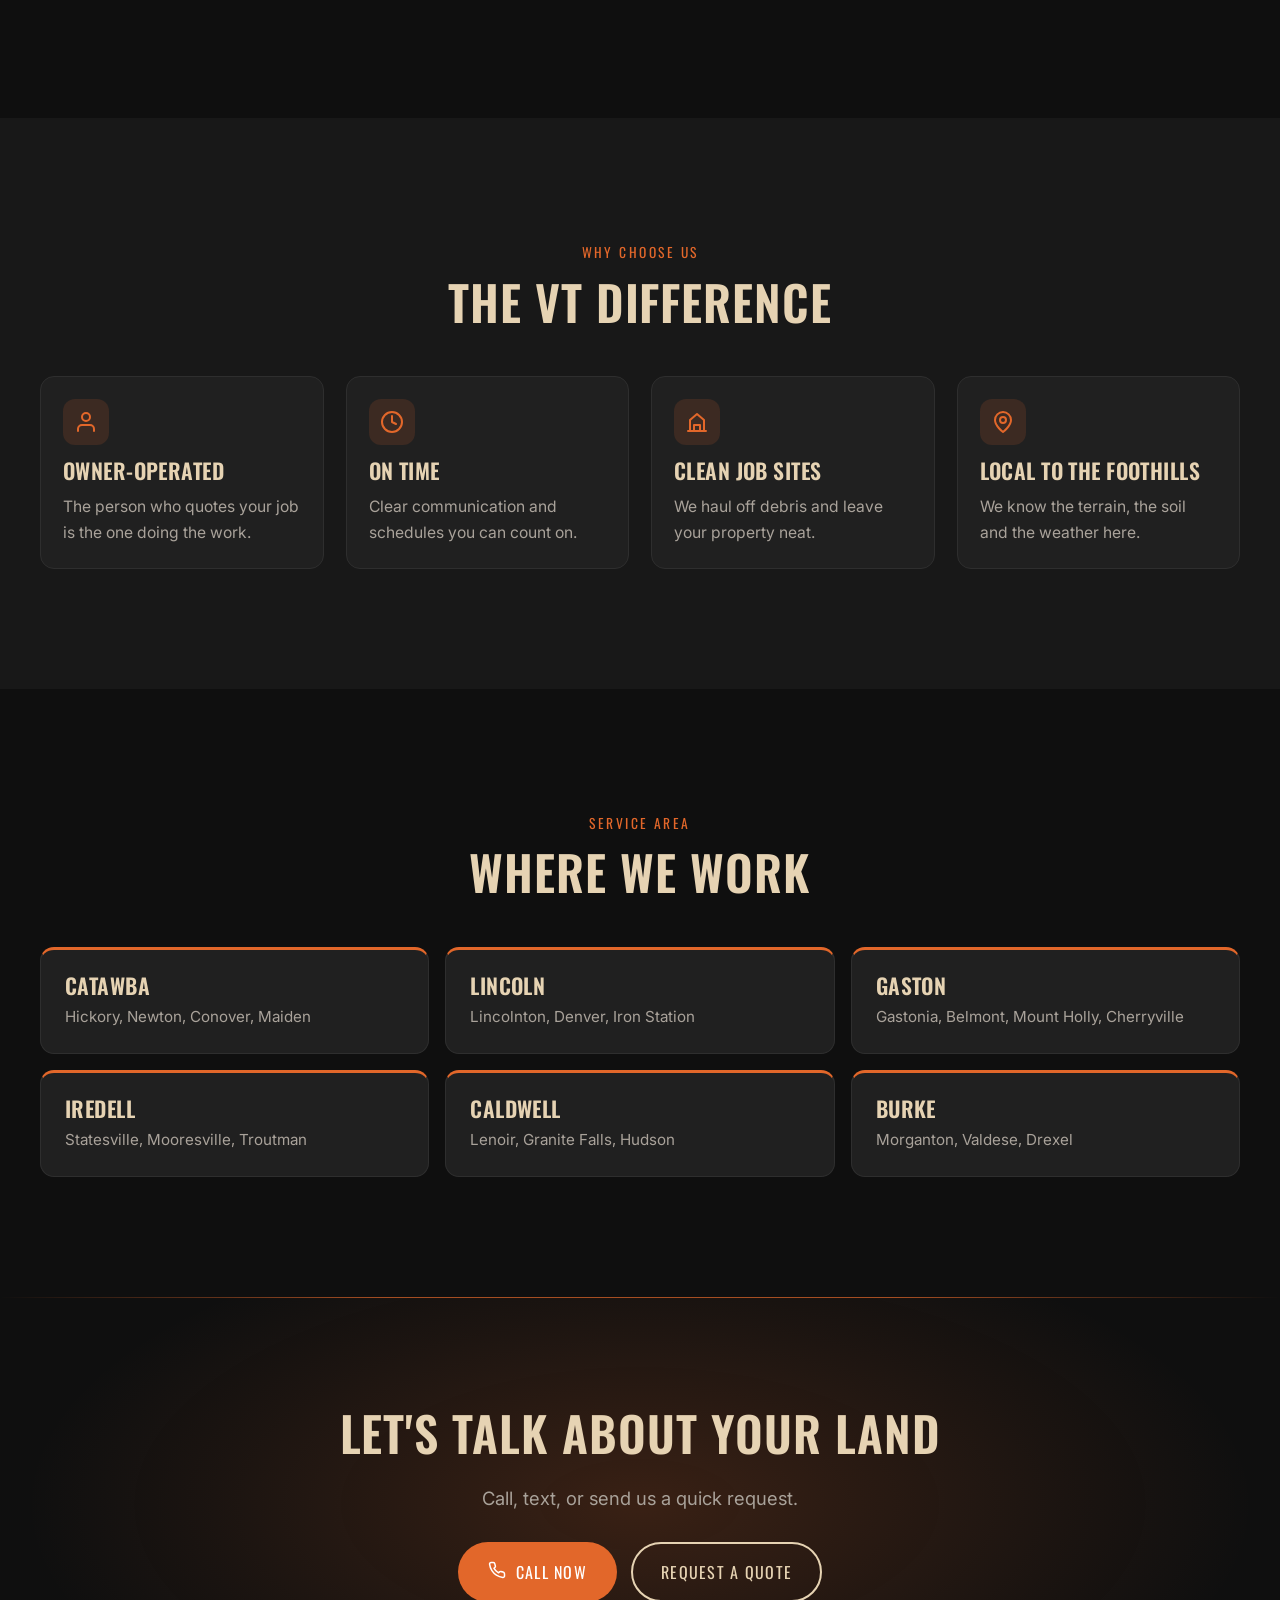
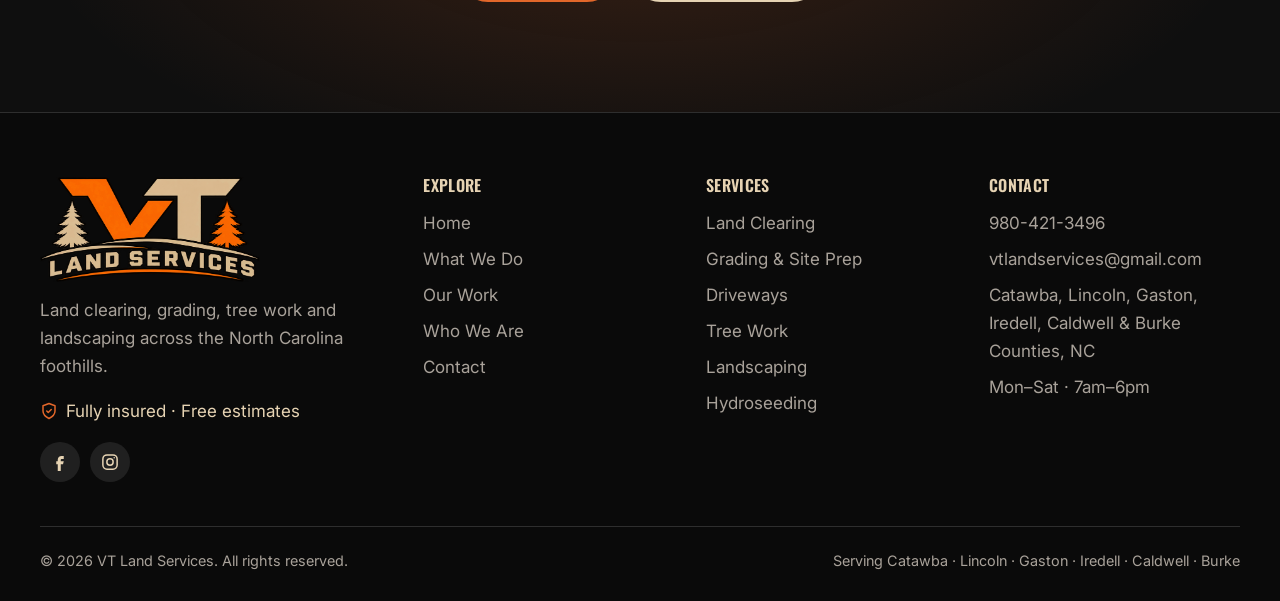
==== commit 008893f2: "Footer: keep Vista Terrains LLC out of visible text for now Co-Authored-By: Claude Opus 5.5 <noreply" ====
--- a/about.html
+++ b/about.html
@@ -12,7 +12,7 @@
   <link rel="preconnect" href="https://fonts.googleapis.com">
   <link rel="preconnect" href="https://fonts.gstatic.com" crossorigin>
   <link href="https://fonts.googleapis.com/css2?family=Inter:wght@400;500;600&family=Oswald:wght@500;600&display=swap" rel="stylesheet">
-  <link rel="stylesheet" href="css/styles.css?v=20261029090656">
+  <link rel="stylesheet" href="css/styles.css?v=20261029090703">
 </head>
 <body data-page="about">
 
@@ -101,9 +101,9 @@
     </div>
   </section>
 
-  <script src="js/site-config.js?v=20261029090656"></script>
-  <script src="js/photos.js?v=20261029090656"></script>
-  <script src="js/main.js?v=20261029090656"></script>
+  <script src="js/site-config.js?v=20261029090703"></script>
+  <script src="js/photos.js?v=20261029090703"></script>
+  <script src="js/main.js?v=20261029090703"></script>
   <!-- Cloudflare Web Analytics (visit counts, no cookies) --><script type="module" src="https://static.cloudflareinsights.com/beacon.min.js" data-cf-beacon='{"token": "2bb75b8066c6432eb660214ab475fbf8"}'></script>
 </body>
 </html>
